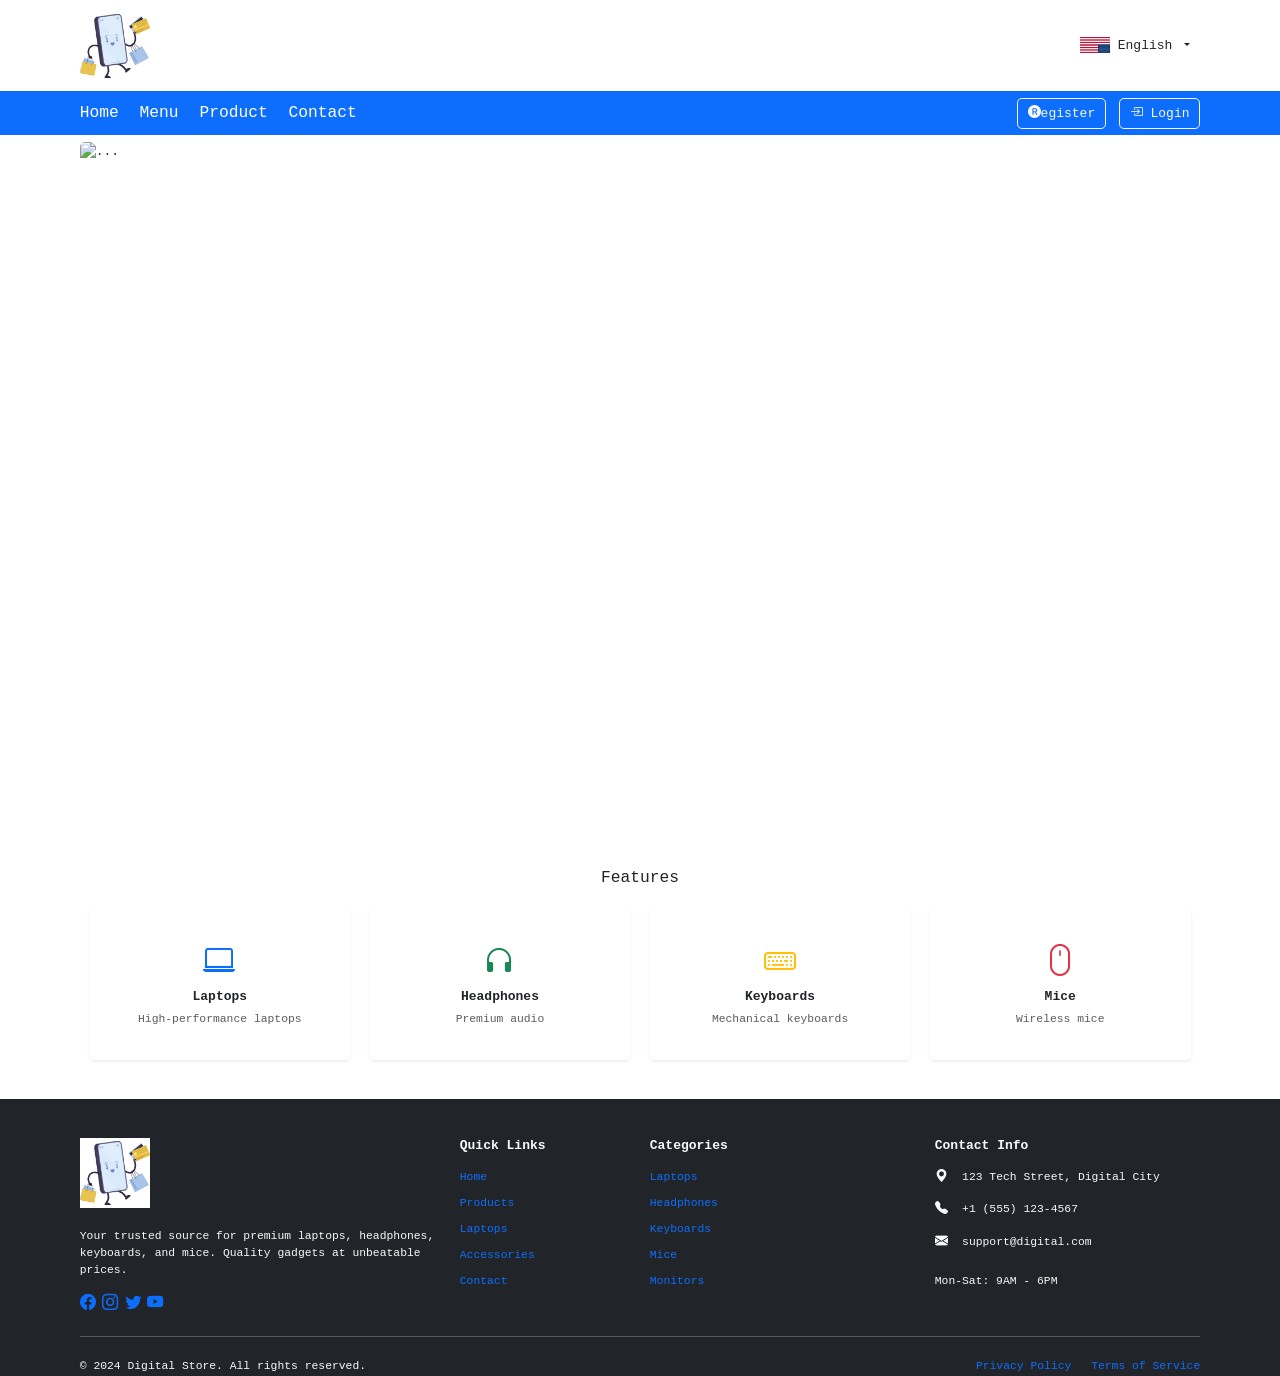
==== laptop.html @ 9d729c68 "laptop page" ====
<!doctype html>
<html lang="en">
  <head>
    <meta charset="UTF-8" />
    <meta name="viewport" content="width=device-width, initial-scale=1.0" />
    <title>Digital|Laptop</title>
    <link rel="stylesheet" href="/css/index.css" />
    <link
      href="https://cdn.jsdelivr.net/npm/bootstrap@5.3.8/dist/css/bootstrap.min.css"
      rel="stylesheet"
      integrity="sha384-sRIl4kxILFvY47J16cr9ZwB07vP4J8+LH7qKQnuqkuIAvNWLzeN8tE5YBujZqJLB"
      crossorigin="anonymous"
    />
    <link
      rel="stylesheet"
      href="https://cdn.jsdelivr.net/npm/bootstrap-icons@1.13.1/font/bootstrap-icons.min.css"
    />
  </head>
  <body>
    <!-- Navbar -->
    <nav class="navbar bg-body-white">
      <div class="container">
        <a class="navbar-brand">
          <img src="/images/logo2.png" alt="" />
        </a>
        <div class="dropdown">
          <button
            class="btn btn-white dropdown-toggle"
            type="button"
            data-bs-toggle="dropdown"
            aria-expanded="false"
          >
            <img class="flag-icon" src="images/flags/english.png" alt="" />
            English
          </button>
          <ul class="dropdown-menu">
            <li>
              <button class="dropdown-item" type="button">
                <img class="flag-icon" src="/images/flags/khmer.png" alt="" />
                <span class="flag">Khmer</span>
              </button>
            </li>
            <li>
              <button class="dropdown-item" type="button">
                <img class="flag-icon" src="/images/flags/english.png" alt="" />
                <span class="flag">English</span>
              </button>
            </li>
          </ul>
        </div>
      </div>
    </nav>
    <nav class="navbar bg-primary sticky-sm-top" data-bs-theme="dark">
      <div class="container">
        <div>
          <a class="navbar-brand">Home</a>
          <a class="navbar-brand">Menu</a>
          <a class="navbar-brand">Product</a>
          <a class="navbar-brand">Contact</a>
        </div>
        <form class="d-flex gap-3" role="search">
          <button type="button" class="btn btn-outline-light">
            <i class="bi bi-r-circle-fill"></i>egister
          </button>
          <button type="button" class="btn btn-outline-light">
            <i class="bi bi-box-arrow-in-right"></i>&nbsp;Login
          </button>
        </form>
      </div>
    </nav>
    <!-- End Navbar -->
    <!-- Carousel -->
    <div id="carouselExampleCaptions" class="container-sm carousel slide mt-2">
      <div class="carousel-indicators">
        <button
          type="button"
          data-bs-target="#carouselExampleCaptions"
          data-bs-slide-to="0"
          class="active"
          aria-current="true"
          aria-label="Slide 1"
        ></button>
        <button
          type="button"
          data-bs-target="#carouselExampleCaptions"
          data-bs-slide-to="1"
          aria-label="Slide 2"
        ></button>
        <button
          type="button"
          data-bs-target="#carouselExampleCaptions"
          data-bs-slide-to="2"
          aria-label="Slide 3"
        ></button>
      </div>
      <div class="carousel-inner">
        <div class="carousel-item active">
          <img
            src="https://i.pinimg.com/1200x/fb/d7/90/fbd7900bb055dd65d12949022fca5617.jpg"
            class="d-block w-100 rounded-2"
            alt="..."
          />
          <div class="carousel-caption d-none d-md-block">
            <h5>Boost Performance & Battery Life</h5>
            <p>The Ultimate Guide to Laptop RAM & Preventing Degradation.</p>
          </div>
        </div>
        <div class="carousel-item">
          <img
            src="https://img.freepik.com/premium-vector/3d-realistic-black-headphones-isolated-dark-background-banner-advertising-wireless-headphones-vector-illustration_255502-1681.jpg?semt=ais_incoming&w=740&q=80"
            class="d-block w-100 rounded-2"
            alt="..."
          />
          <div class="carousel-caption d-none d-md-block">
            <h5>Gadgets Computer Accessories</h5>
            <p>Gadgets Computer Accessories Website & App Banner.</p>
          </div>
        </div>
        <div class="carousel-item">
          <img
            src="https://i.pinimg.com/originals/4b/a3/62/4ba36284d92dda2f9d999d03e02e44cc.gif"
            class="d-block w-100 rounded-2"
            alt="..."
          />
          <div class="carousel-caption d-none d-md-block">
            <h5 style="color: black">NOTHING KEYBOARD - Dmitriy Zhdanov</h5>
            <p style="color: black">
              Modern and minimalistic keyboard concept, focusing on aesthetics,
              functionality, and user experience.
            </p>
          </div>
        </div>
        <div class="carousel-item">
          <img
            src="https://i.pinimg.com/1200x/e4/ce/10/e4ce10b82d78c78fb049e285341258f0.jpg"
            class="d-block w-100 rounded-2"
            alt="..."
          />
          <div class="carousel-caption d-none d-md-block">
            <h5>Modern Wireless Mouse - Dmitriy Zhdanov</h5>
            <p>
              Modern and minimalistic Mouse concept, focusing on aesthetics,
              functionality, and user experience.
            </p>
          </div>
        </div>
      </div>
      <button
        class="carousel-control-prev"
        type="button"
        data-bs-target="#carouselExampleCaptions"
        data-bs-slide="prev"
      >
        <span class="carousel-control-prev-icon" aria-hidden="true"></span>
        <span class="visually-hidden">Previous</span>
      </button>
      <button
        class="carousel-control-next"
        type="button"
        data-bs-target="#carouselExampleCaptions"
        data-bs-slide="next"
      >
        <span class="carousel-control-next-icon" aria-hidden="true"></span>
        <span class="visually-hidden">Next</span>
      </button>
    </div>
    <div class="container mt-2">
      <h5 class="text-center">Features</h5>
      <!-- Featured Products Mini Cards -->
      <div class="container mt-4 mb-5">
        <div class="row g-4 justify-content-center">
          <div class="col-lg-3 col-md-6 col-12">
            <a href="/products/laptop.html" class="text-decoration-none">
              <div
                class="card h-100 text-center p-4 border-0 shadow-sm"
                style="transition: transform 0.3s; cursor: pointer"
              >
                <div class="card-body">
                  <i class="bi bi-laptop fs-1 text-primary mb-3"></i>
                  <h6 class="fw-bold mb-2">Laptops</h6>
                  <p class="text-muted small mb-0">High-performance laptops</p>
                </div>
              </div>
            </a>
          </div>
          <div class="col-lg-3 col-md-6 col-12">
            <a href="/products/headphones.html" class="text-decoration-none">
              <div
                class="card h-100 text-center p-4 border-0 shadow-sm"
                style="transition: transform 0.3s; cursor: pointer"
              >
                <div class="card-body">
                  <i class="bi bi-headphones fs-1 text-success mb-3"></i>
                  <h6 class="fw-bold mb-2">Headphones</h6>
                  <p class="text-muted small mb-0">Premium audio</p>
                </div>
              </div>
            </a>
          </div>
          <div class="col-lg-3 col-md-6 col-12">
            <a href="/products/keyboard.html" class="text-decoration-none">
              <div
                class="card h-100 text-center p-4 border-0 shadow-sm"
                style="transition: transform 0.3s; cursor: pointer"
              >
                <div class="card-body">
                  <i class="bi bi-keyboard fs-1 text-warning mb-3"></i>
                  <h6 class="fw-bold mb-2">Keyboards</h6>
                  <p class="text-muted small mb-0">Mechanical keyboards</p>
                </div>
              </div>
            </a>
          </div>
          <div class="col-lg-3 col-md-6 col-12">
            <a href="/products/mouse.html" class="text-decoration-none">
              <div
                class="card h-100 text-center p-4 border-0 shadow-sm"
                style="transition: transform 0.3s; cursor: pointer"
              >
                <div class="card-body">
                  <i class="bi bi-mouse fs-1 text-danger mb-3"></i>
                  <h6 class="fw-bold mb-2">Mice</h6>
                  <p class="text-muted small mb-0">Wireless mice</p>
                </div>
              </div>
            </a>
          </div>
        </div>
      </div>
    </div>
    <!-- Footer -->
<footer class="bg-dark text-light mt-5 pt-5">
  <div class="container">
    <div class="row g-4">
      <!-- Company Info -->
      <div class="col-lg-4 col-md-6">
        <div class="mb-4">
          <img src="/images/logo2.png" alt="Logo" style="width: 70px;">
        </div>
        <p class="text-light-50 small mb-3">Your trusted source for premium laptops, headphones, keyboards, and mice. Quality gadgets at unbeatable prices.</p>
        <div class="d-flex gap-2">
          <a href="#" class="text-light-50"><i class="bi bi-facebook fs-5"></i></a>
          <a href="#" class="text-light-50"><i class="bi bi-instagram fs-5"></i></a>
          <a href="#" class="text-light-50"><i class="bi bi-twitter fs-5"></i></a>
          <a href="#" class="text-light-50"><i class="bi bi-youtube fs-5"></i></a>
        </div>
      </div>

      <!-- Quick Links -->
      <div class="col-lg-2 col-md-6">
        <h6 class="fw-bold mb-3">Quick Links</h6>
        <ul class="list-unstyled">
          <li class="mb-2"><a href="#" class="text-light-50 text-decoration-none small">Home</a></li>
          <li class="mb-2"><a href="#" class="text-light-50 text-decoration-none small">Products</a></li>
          <li class="mb-2"><a href="#" class="text-light-50 text-decoration-none small">Laptops</a></li>
          <li class="mb-2"><a href="#" class="text-light-50 text-decoration-none small">Accessories</a></li>
          <li class="mb-2"><a href="#" class="text-light-50 text-decoration-none small">Contact</a></li>
        </ul>
      </div>

      <!-- Categories -->
      <div class="col-lg-3 col-md-6">
        <h6 class="fw-bold mb-3">Categories</h6>
        <ul class="list-unstyled">
          <li class="mb-2"><a href="#" class="text-light-50 text-decoration-none small">Laptops</a></li>
          <li class="mb-2"><a href="#" class="text-light-50 text-decoration-none small">Headphones</a></li>
          <li class="mb-2"><a href="#" class="text-light-50 text-decoration-none small">Keyboards</a></li>
          <li class="mb-2"><a href="#" class="text-light-50 text-decoration-none small">Mice</a></li>
          <li class="mb-2"><a href="#" class="text-light-50 text-decoration-none small">Monitors</a></li>
        </ul>
      </div>

      <!-- Contact Info -->
      <div class="col-lg-3 col-md-6">
        <h6 class="fw-bold mb-3">Contact Info</h6>
        <div class="mb-3">
          <i class="bi bi-geo-alt-fill me-2"></i>
          <span class="small">123 Tech Street, Digital City</span>
        </div>
        <div class="mb-3">
          <i class="bi bi-telephone-fill me-2"></i>
          <span class="small">+1 (555) 123-4567</span>
        </div>
        <div class="mb-4">
          <i class="bi bi-envelope-fill me-2"></i>
          <span class="small">support@digital.com</span>
        </div>
        <div>
          <small class="text-light-50">Mon-Sat: 9AM - 6PM</small>
        </div>
      </div>
    </div>

    <!-- Bottom Bar -->
    <hr class="my-4">
    <div class="row align-items-center">
      <div class="col-md-6">
        <small class="text-light-50">&copy; 2024 Digital Store. All rights reserved.</small>
      </div>
      <div class="col-md-6 text-md-end">
        <small class="text-light-50">
          <a href="#" class="text-light-50 text-decoration-none me-3">Privacy Policy</a>
          <a href="#" class="text-light-50 text-decoration-none">Terms of Service</a>
        </small>
      </div>
    </div>
  </div>
</footer>

    <script
      src="https://cdn.jsdelivr.net/npm/bootstrap@5.3.8/dist/js/bootstrap.bundle.min.js"
      integrity="sha384-FKyoEForCGlyvwx9Hj09JcYn3nv7wiPVlz7YYwJrWVcXK/BmnVDxM+D2scQbITxI"
      crossorigin="anonymous"
    ></script>
  </body>
</html>
---- css/index.css ----
*{
    font-family: monospace;
    margin: 0%;
    padding: 0%;
}

a>img{
    width: 70px;
}
.flag-icon{
    width: 30px;
}
.flag{
    font-size: 20px;
}
.carousel-item>img{
    width: 100vw;
    height: 80vh;
}
.carousel-caption>h5{
    font-size: 25px;
}
.carousel-caption>p{
    font-size: 16px;
}
/* Feature Cards Hover */
.card[style*="cursor: pointer"] {
    transition: all 0.3s ease !important;
}

.card[style*="cursor: pointer"]:hover {
    transform: translateY(-5px) !important;
    box-shadow: 0 10px 25px rgba(0,0,0,0.15) !important;
}
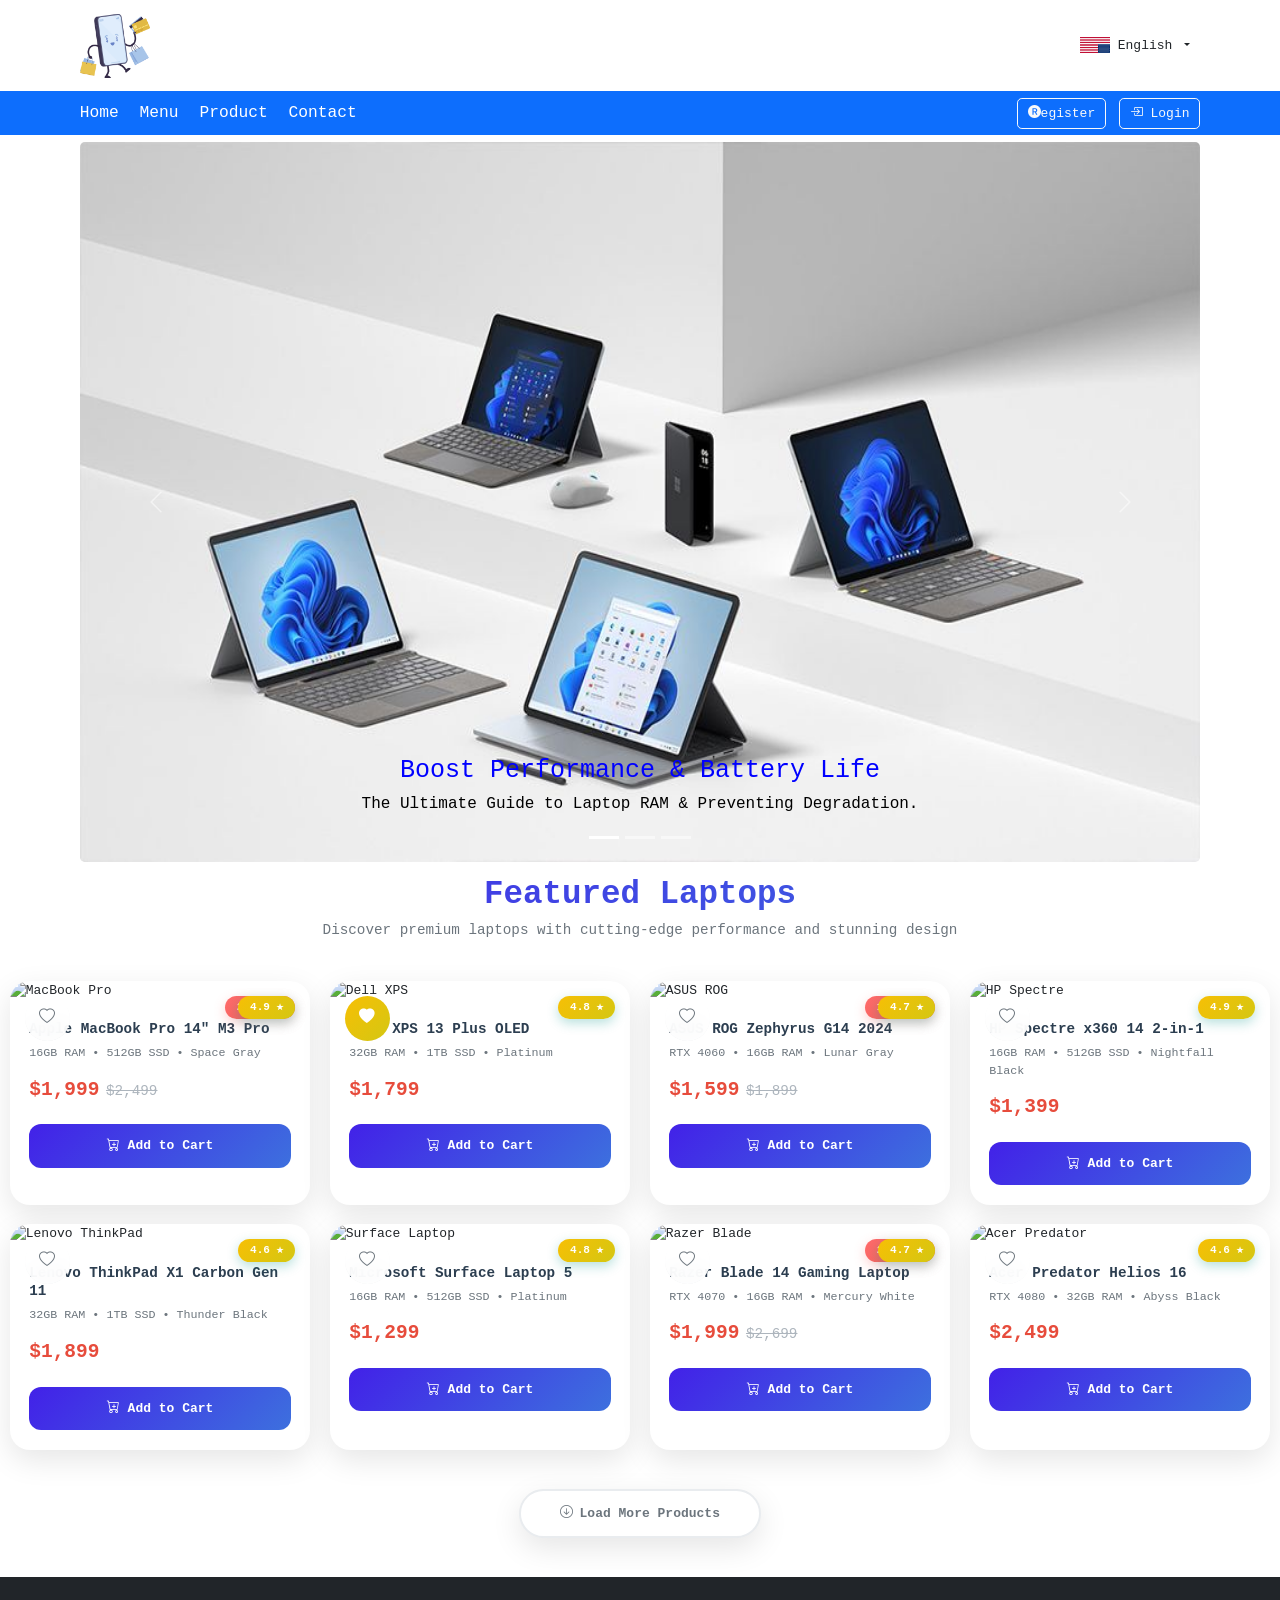
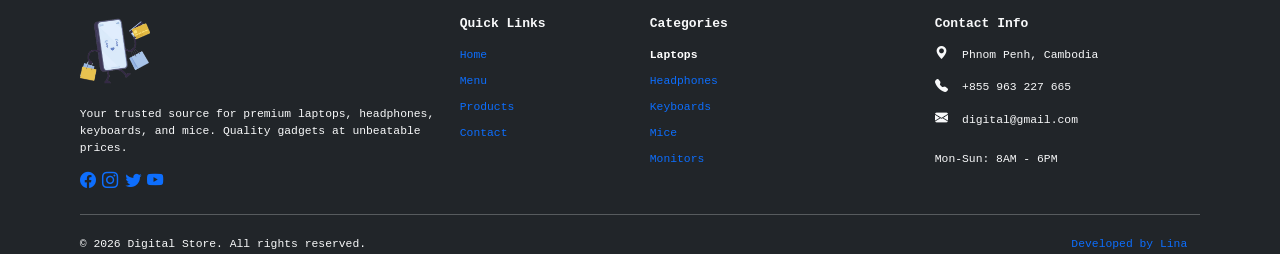
==== commit b256330f: "customize page" ====
--- a/laptop.html
+++ b/laptop.html
@@ -1,316 +1,654 @@
 <!doctype html>
 <html lang="en">
-  <head>
-    <meta charset="UTF-8" />
-    <meta name="viewport" content="width=device-width, initial-scale=1.0" />
-    <title>Digital|Laptop</title>
-    <link rel="stylesheet" href="/css/index.css" />
-    <link
-      href="https://cdn.jsdelivr.net/npm/bootstrap@5.3.8/dist/css/bootstrap.min.css"
-      rel="stylesheet"
-      integrity="sha384-sRIl4kxILFvY47J16cr9ZwB07vP4J8+LH7qKQnuqkuIAvNWLzeN8tE5YBujZqJLB"
-      crossorigin="anonymous"
-    />
-    <link
-      rel="stylesheet"
-      href="https://cdn.jsdelivr.net/npm/bootstrap-icons@1.13.1/font/bootstrap-icons.min.css"
-    />
-  </head>
-  <body>
-    <!-- Navbar -->
-    <nav class="navbar bg-body-white">
-      <div class="container">
-        <a class="navbar-brand">
-          <img src="/images/logo2.png" alt="" />
-        </a>
-        <div class="dropdown">
-          <button
-            class="btn btn-white dropdown-toggle"
-            type="button"
-            data-bs-toggle="dropdown"
-            aria-expanded="false"
-          >
-            <img class="flag-icon" src="images/flags/english.png" alt="" />
-            English
-          </button>
-          <ul class="dropdown-menu">
-            <li>
-              <button class="dropdown-item" type="button">
-                <img class="flag-icon" src="/images/flags/khmer.png" alt="" />
-                <span class="flag">Khmer</span>
-              </button>
-            </li>
-            <li>
-              <button class="dropdown-item" type="button">
-                <img class="flag-icon" src="/images/flags/english.png" alt="" />
-                <span class="flag">English</span>
-              </button>
-            </li>
+
+<head>
+  <meta charset="UTF-8" />
+  <meta name="viewport" content="width=device-width, initial-scale=1.0" />
+  <title>Digital|Laptop</title>
+  <link rel="stylesheet" href="/css/index.css" />
+  <link href="https://cdn.jsdelivr.net/npm/bootstrap@5.3.8/dist/css/bootstrap.min.css" rel="stylesheet"
+    integrity="sha384-sRIl4kxILFvY47J16cr9ZwB07vP4J8+LH7qKQnuqkuIAvNWLzeN8tE5YBujZqJLB" crossorigin="anonymous" />
+  <link rel="stylesheet" href="https://cdn.jsdelivr.net/npm/bootstrap-icons@1.13.1/font/bootstrap-icons.min.css" />
+  <style>
+        :root {
+            --primary-gradient: linear-gradient(135deg, #4221e8 0%, #3d70de 100%);
+            --success-gradient: linear-gradient(135deg, #f7bf05 0%, #d4c712 100%);
+            --card-shadow: 0 10px 30px rgba(0,0,0,0.1);
+            --card-hover-shadow: 0 20px 40px rgba(0,0,0,0.15);
+        }
+
+       
+
+        .products-section {
+            max-width: 1400px;
+            margin: 0 auto;
+        }
+
+        .section-title {
+            text-align: center;
+            margin-bottom: 3rem;
+        }
+
+        .section-title h2 {
+            font-size: 2.5rem;
+            font-weight: 700;
+            background: var(--primary-gradient);
+            -webkit-background-clip: text;
+            -webkit-text-fill-color: transparent;
+            background-clip: text;
+            margin-bottom: 0.5rem;
+        }
+
+        .section-title p {
+            color: #6c757d;
+            font-size: 1.1rem;
+        }
+
+        .product-card {
+            background: white;
+            border-radius: 20px;
+            overflow: hidden;
+            box-shadow: var(--card-shadow);
+            transition: all 0.4s cubic-bezier(0.4, 0, 0.2, 1);
+            height: 100%;
+            position: relative;
+        }
+
+        .product-card:hover {
+            transform: translateY(-12px);
+            box-shadow: var(--card-hover-shadow);
+        }
+
+        .product-image {
+            height: 220px;
+            object-fit: cover;
+            transition: transform 0.4s ease;
+        }
+
+        .product-card:hover .product-image {
+            transform: scale(1.05);
+        }
+
+        .badge-top {
+            position: absolute;
+            top: 15px;
+            right: 15px;
+            z-index: 2;
+        }
+
+        .rating-badge {
+            background: var(--success-gradient);
+            color: white;
+            padding: 6px 12px;
+            border-radius: 20px;
+            font-weight: 600;
+            font-size: 0.85rem;
+            box-shadow: 0 4px 12px rgba(17, 153, 142, 0.3);
+        }
+
+        .sale-badge {
+            background: linear-gradient(135deg, #ff6b6b, #ee5a52);
+            color: white;
+            padding: 6px 12px;
+            border-radius: 20px;
+            font-weight: 600;
+            font-size: 0.85rem;
+            box-shadow: 0 4px 12px rgba(255, 107, 107, 0.3);
+        }
+
+        .card-body {
+            padding: 1.5rem;
+        }
+
+        .product-title {
+            font-size: 1.1rem;
+            font-weight: 700;
+            color: #2c3e50;
+            margin-bottom: 0.5rem;
+            line-height: 1.3;
+            display: -webkit-box;
+            -webkit-line-clamp: 2;
+            -webkit-box-orient: vertical;
+            overflow: hidden;
+        }
+
+        .product-specs {
+            color: #6c757d;
+            font-size: 0.9rem;
+            margin-bottom: 1rem;
+        }
+
+        .price-section {
+            margin-bottom: 1.5rem;
+        }
+
+        .current-price {
+            font-size: 1.5rem;
+            font-weight: 800;
+            color: #e74c3c;
+            margin-right: 0.5rem;
+        }
+
+        .original-price {
+            font-size: 1.1rem;
+            text-decoration: line-through;
+            color: #adb5bd;
+        }
+
+        .add-to-cart-btn {
+            width: 100%;
+            background: var(--primary-gradient);
+            border: none;
+            color: white;
+            padding: 12px 20px;
+            border-radius: 12px;
+            font-weight: 600;
+            font-size: 1rem;
+            transition: all 0.3s ease;
+            position: relative;
+            overflow: hidden;
+        }
+
+        .add-to-cart-btn:hover {
+            transform: translateY(-2px);
+            box-shadow: 0 8px 25px rgba(102, 126, 234, 0.4);
+            color: white;
+        }
+
+        .add-to-cart-btn:active {
+            transform: translateY(0);
+        }
+
+        .add-to-cart-btn .bi {
+            margin-right: 8px;
+        }
+
+        /* Wishlist button */
+        .wishlist-btn {
+            position: absolute;
+            top: 15px;
+            left: 15px;
+            width: 45px;
+            height: 45px;
+            border-radius: 50%;
+            background: rgba(255,255,255,0.9);
+            border: none;
+            color: #6c757d;
+            font-size: 1.2rem;
+            transition: all 0.3s ease;
+            backdrop-filter: blur(10px);
+        }
+
+        .wishlist-btn:hover {
+            background: var(--primary-gradient);
+            color: white;
+            transform: scale(1.1);
+        }
+
+        .wishlist-btn.active {
+            background: var(--success-gradient);
+            color: white;
+        }
+
+        /* Responsive */
+        @media (max-width: 768px) {
+            .product-card {
+                margin-bottom: 1.5rem;
+            }
+            
+            .section-title h2 {
+                font-size: 2rem;
+            }
+        }
+
+        /* Load more button */
+        .load-more {
+            background: white;
+            border: 2px solid #e9ecef;
+            color: #6c757d;
+            padding: 12px 40px;
+            border-radius: 50px;
+            font-weight: 600;
+            transition: all 0.3s ease;
+            box-shadow: var(--card-shadow);
+        }
+
+        .load-more:hover {
+            background: var(--primary-gradient);
+            color: white;
+            border-color: transparent;
+            transform: translateY(-2px);
+            box-shadow: var(--card-hover-shadow);
+        }
+    </style>
+</head>
+
+<body>
+  <!-- Navbar -->
+  <nav class="navbar bg-body-white">
+    <div class="container">
+      <a class="navbar-brand">
+        <img src="/images/logo2.png" alt="" />
+      </a>
+      <div class="dropdown">
+        <button class="btn btn-white dropdown-toggle" type="button" data-bs-toggle="dropdown" aria-expanded="false">
+          <img class="flag-icon" src="images/flags/english.png" alt="" />
+          English
+        </button>
+        <ul class="dropdown-menu">
+          <li>
+            <button class="dropdown-item" type="button">
+              <img class="flag-icon" src="/images/flags/khmer.png" alt="" />
+              <span class="flag">Khmer</span>
+            </button>
+          </li>
+          <li>
+            <button class="dropdown-item" type="button">
+              <img class="flag-icon" src="/images/flags/english.png" alt="" />
+              <span class="flag">English</span>
+            </button>
+          </li>
+        </ul>
+      </div>
+    </div>
+  </nav>
+  <nav class="navbar bg-primary sticky-sm-top" data-bs-theme="dark">
+    <div class="container">
+      <div>
+        <a class="navbar-brand">Home</a>
+        <a class="navbar-brand">Menu</a>
+        <a class="navbar-brand">Product</a>
+        <a class="navbar-brand">Contact</a>
+      </div>
+      <form class="d-flex gap-3" role="search">
+        <button type="button" class="btn btn-outline-light">
+          <i class="bi bi-r-circle-fill"></i>egister
+        </button>
+        <button type="button" class="btn btn-outline-light">
+          <i class="bi bi-box-arrow-in-right"></i>&nbsp;Login
+        </button>
+      </form>
+    </div>
+  </nav>
+  <!-- End Navbar -->
+  <!-- Carousel -->
+  <div id="carouselExampleCaptions" class="container-sm carousel slide mt-2">
+    <div class="carousel-indicators">
+      <button type="button" data-bs-target="#carouselExampleCaptions" data-bs-slide-to="0" class="active"
+        aria-current="true" aria-label="Slide 1"></button>
+      <button type="button" data-bs-target="#carouselExampleCaptions" data-bs-slide-to="1"
+        aria-label="Slide 2"></button>
+      <button type="button" data-bs-target="#carouselExampleCaptions" data-bs-slide-to="2"
+        aria-label="Slide 3"></button>
+    </div>
+    <div class="carousel-inner">
+      <div class="carousel-item active">
+        <img
+          src="/images/laptops/laptop2.png"
+          class="d-block w-100 rounded-2" alt="..." />
+        <div class="carousel-caption d-none d-md-block">
+          <h5 style="color: blue;">Boost Performance & Battery Life</h5>
+          <p class="text-black">The Ultimate Guide to Laptop RAM & Preventing Degradation.</p>
+        </div>
+      </div>
+      <div class="carousel-item">
+        <img src="/images/laptops/laptop1.png"
+          class="d-block w-100 rounded-2" alt="..." />
+        <div class="carousel-caption d-none d-md-block">
+          <h5>Gadgets Computer Accessories</h5>
+          <p>Gadgets Computer Accessories Website & App Banner.</p>
+        </div>
+      </div>
+      <div class="carousel-item">
+        <img src="https://i.pinimg.com/1200x/21/81/cd/2181cdf418a8c06a6a68df0901241ab1.jpg"
+          class="d-block w-100 rounded-2" alt="..." />
+        <div class="carousel-caption d-none d-md-block">
+          <h5 style="color: black">NOTHING KEYBOARD - Dmitriy Zhdanov</h5>
+          <p style="color: black">
+            Modern and minimalistic keyboard concept, focusing on aesthetics,
+            functionality, and user experience.
+          </p>
+        </div>
+      </div>
+      <div class="carousel-item">
+        <img src="https://i.pinimg.com/1200x/c3/14/65/c314656d13a6cda33da180c8be441677.jpg"
+          class="d-block w-100 rounded-2" alt="..." />
+        <div class="carousel-caption d-none d-md-block">
+          <h5>Modern Wireless Mouse - Dmitriy Zhdanov</h5>
+          <p>
+            Modern and minimalistic Mouse concept, focusing on aesthetics,
+            functionality, and user experience.
+          </p>
+        </div>
+      </div>
+    </div>
+    <button class="carousel-control-prev" type="button" data-bs-target="#carouselExampleCaptions" data-bs-slide="prev">
+      <span class="carousel-control-prev-icon" aria-hidden="true"></span>
+      <span class="visually-hidden">Previous</span>
+    </button>
+    <button class="carousel-control-next" type="button" data-bs-target="#carouselExampleCaptions" data-bs-slide="next">
+      <span class="carousel-control-next-icon" aria-hidden="true"></span>
+      <span class="visually-hidden">Next</span>
+    </button>
+  </div>
+  <div class="container-fluid products-section">
+        <!-- Section Title -->
+        <div class="section-title mt-3">
+            <h2>Featured Laptops</h2>
+            <p>Discover premium laptops with cutting-edge performance and stunning design</p>
+        </div>
+
+        <!-- Products Grid -->
+        <div class="row g-4 mb-5" id="productsGrid">
+            <!-- Product Card 1 -->
+            <div class="col-lg-3 col-md-6 col-sm-6">
+                <div class="product-card h-100">
+                    <div class="position-relative">
+                        <img src="https://i.pinimg.com/1200x/68/aa/31/68aa319b010bd0bc7f35bdc856619d45.jpg" 
+                             class="w-100 product-image" alt="MacBook Pro">
+                        <button class="wishlist-btn" onclick="toggleWishlist(this)">
+                            <i class="bi bi-heart"></i>
+                        </button>
+                        <div class="badge-top">
+                            <span class="badge sale-badge">20% OFF</span>
+                        </div>
+                        <div class="badge-top">
+                            <span class="badge rating-badge">4.9 ★</span>
+                        </div>
+                    </div>
+                    <div class="card-body">
+                        <h6 class="product-title">Apple MacBook Pro 14" M3 Pro</h6>
+                        <p class="product-specs">16GB RAM • 512GB SSD • Space Gray</p>
+                        <div class="price-section d-flex align-items-baseline">
+                            <span class="current-price">$1,999</span>
+                            <span class="original-price">$2,499</span>
+                        </div>
+                        <button class="add-to-cart-btn" onclick="addToCart('MacBook Pro M3')">
+                            <i class="bi bi-cart-plus"></i>Add to Cart
+                        </button>
+                    </div>
+                </div>
+            </div>
+
+            <!-- Product Card 2 -->
+            <div class="col-lg-3 col-md-6 col-sm-6">
+                <div class="product-card h-100">
+                    <div class="position-relative">
+                        <img src="https://i.pinimg.com/1200x/ba/71/54/ba7154fa49dda8f469ec5a165803a64e.jpg" 
+                             class="w-100 product-image" alt="Dell XPS">
+                        <button class="wishlist-btn active" onclick="toggleWishlist(this)">
+                            <i class="bi bi-heart-fill"></i>
+                        </button>
+                        <div class="badge-top">
+                            <span class="badge rating-badge">4.8 ★</span>
+                        </div>
+                    </div>
+                    <div class="card-body">
+                        <h6 class="product-title">Dell XPS 13 Plus OLED</h6>
+                        <p class="product-specs">32GB RAM • 1TB SSD • Platinum</p>
+                        <div class="price-section">
+                            <span class="current-price">$1,799</span>
+                        </div>
+                        <button class="add-to-cart-btn" onclick="addToCart('Dell XPS 13 Plus')">
+                            <i class="bi bi-cart-plus"></i>Add to Cart
+                        </button>
+                    </div>
+                </div>
+            </div>
+
+            <!-- Product Card 3 -->
+            <div class="col-lg-3 col-md-6 col-sm-6">
+                <div class="product-card h-100">
+                    <div class="position-relative">
+                        <img src="https://i.pinimg.com/1200x/ee/27/de/ee27de0323d1392051040a1b6f6243fa.jpg" 
+                             class="w-100 product-image" alt="ASUS ROG">
+                        <button class="wishlist-btn" onclick="toggleWishlist(this)">
+                            <i class="bi bi-heart"></i>
+                        </button>
+                        <div class="badge-top">
+                            <span class="badge sale-badge">15% OFF</span>
+                        </div>
+                        <div class="badge-top">
+                            <span class="badge rating-badge">4.7 ★</span>
+                        </div>
+                    </div>
+                    <div class="card-body">
+                        <h6 class="product-title">ASUS ROG Zephyrus G14 2024</h6>
+                        <p class="product-specs">RTX 4060 • 16GB RAM • Lunar Gray</p>
+                        <div class="price-section d-flex align-items-baseline">
+                            <span class="current-price">$1,599</span>
+                            <span class="original-price">$1,899</span>
+                        </div>
+                        <button class="add-to-cart-btn" onclick="addToCart('ASUS ROG Zephyrus')">
+                            <i class="bi bi-cart-plus"></i>Add to Cart
+                        </button>
+                    </div>
+                </div>
+            </div>
+
+            <!-- Product Card 4 -->
+            <div class="col-lg-3 col-md-6 col-sm-6">
+                <div class="product-card h-100">
+                    <div class="position-relative">
+                        <img src="https://i.pinimg.com/1200x/3d/24/99/3d2499097573b4a6cf1ec23b04e1fdfa.jpg" 
+                             class="w-100 product-image" alt="HP Spectre">
+                        <button class="wishlist-btn" onclick="toggleWishlist(this)">
+                            <i class="bi bi-heart"></i>
+                        </button>
+                        <div class="badge-top">
+                            <span class="badge rating-badge">4.9 ★</span>
+                        </div>
+                    </div>
+                    <div class="card-body">
+                        <h6 class="product-title">HP Spectre x360 14 2-in-1</h6>
+                        <p class="product-specs">16GB RAM • 512GB SSD • Nightfall Black</p>
+                        <div class="price-section">
+                            <span class="current-price">$1,399</span>
+                        </div>
+                        <button class="add-to-cart-btn" onclick="addToCart('HP Spectre x360')">
+                            <i class="bi bi-cart-plus"></i>Add to Cart
+                        </button>
+                    </div>
+                </div>
+            </div>
+
+            <!-- Product Card 5 -->
+            <div class="col-lg-3 col-md-6 col-sm-6">
+                <div class="product-card h-100">
+                    <div class="position-relative">
+                        <img src="https://images.unsplash.com/photo-1541807084-5c52b6b3adef?w=400&h=250&fit=crop" 
+                             class="w-100 product-image" alt="Lenovo ThinkPad">
+                        <button class="wishlist-btn" onclick="toggleWishlist(this)">
+                            <i class="bi bi-heart"></i>
+                        </button>
+                        <div class="badge-top">
+                            <span class="badge rating-badge">4.6 ★</span>
+                        </div>
+                    </div>
+                    <div class="card-body">
+                        <h6 class="product-title">Lenovo ThinkPad X1 Carbon Gen 11</h6>
+                        <p class="product-specs">32GB RAM • 1TB SSD • Thunder Black</p>
+                        <div class="price-section">
+                            <span class="current-price">$1,899</span>
+                        </div>
+                        <button class="add-to-cart-btn" onclick="addToCart('Lenovo ThinkPad X1')">
+                            <i class="bi bi-cart-plus"></i>Add to Cart
+                        </button>
+                    </div>
+                </div>
+            </div>
+
+            <!-- Product Card 6 -->
+            <div class="col-lg-3 col-md-6 col-sm-6">
+                <div class="product-card h-100">
+                    <div class="position-relative">
+                        <img src="https://i.pinimg.com/736x/48/d0/de/48d0de85acedcbb765ae136f7a69b11d.jpg" 
+                             class="w-100 product-image" alt="Surface Laptop">
+                        <button class="wishlist-btn" onclick="toggleWishlist(this)">
+                            <i class="bi bi-heart"></i>
+                        </button>
+                        <div class="badge-top">
+                            <span class="badge rating-badge">4.8 ★</span>
+                        </div>
+                    </div>
+                    <div class="card-body">
+                        <h6 class="product-title">Microsoft Surface Laptop 5</h6>
+                        <p class="product-specs">16GB RAM • 512GB SSD • Platinum</p>
+                        <div class="price-section">
+                            <span class="current-price">$1,299</span>
+                        </div>
+                        <button class="add-to-cart-btn" onclick="addToCart('Surface Laptop 5')">
+                            <i class="bi bi-cart-plus"></i>Add to Cart
+                        </button>
+                    </div>
+                </div>
+            </div>
+
+            <!-- Product Card 7 -->
+            <div class="col-lg-3 col-md-6 col-sm-6">
+                <div class="product-card h-100">
+                    <div class="position-relative">
+                        <img src="https://i.pinimg.com/736x/08/c6/9e/08c69e495a2c1d7bd42d76eb657788f1.jpg" 
+                             class="w-100 product-image" alt="Razer Blade">
+                        <button class="wishlist-btn" onclick="toggleWishlist(this)">
+                            <i class="bi bi-heart"></i>
+                        </button>
+                        <div class="badge-top">
+                            <span class="badge sale-badge">25% OFF</span>
+                        </div>
+                        <div class="badge-top">
+                            <span class="badge rating-badge">4.7 ★</span>
+                        </div>
+                    </div>
+                    <div class="card-body">
+                        <h6 class="product-title">Razer Blade 14 Gaming Laptop</h6>
+                        <p class="product-specs">RTX 4070 • 16GB RAM • Mercury White</p>
+                        <div class="price-section d-flex align-items-baseline">
+                            <span class="current-price">$1,999</span>
+                            <span class="original-price">$2,699</span>
+                        </div>
+                        <button class="add-to-cart-btn" onclick="addToCart('Razer Blade 14')">
+                            <i class="bi bi-cart-plus"></i>Add to Cart
+                        </button>
+                    </div>
+                </div>
+            </div>
+
+            <!-- Product Card 8 -->
+            <div class="col-lg-3 col-md-6 col-sm-6">
+                <div class="product-card h-100">
+                    <div class="position-relative">
+                        <img src="https://images.unsplash.com/photo-1593642702821-c8da6771f0c6?w=400&h=250&fit=crop" 
+                             class="w-100 product-image" alt="Acer Predator">
+                        <button class="wishlist-btn" onclick="toggleWishlist(this)">
+                            <i class="bi bi-heart"></i>
+                        </button>
+                        <div class="badge-top">
+                            <span class="badge rating-badge">4.6 ★</span>
+                        </div>
+                    </div>
+                    <div class="card-body">
+                        <h6 class="product-title">Acer Predator Helios 16</h6>
+                        <p class="product-specs">RTX 4080 • 32GB RAM • Abyss Black</p>
+                        <div class="price-section">
+                            <span class="current-price">$2,499</span>
+                        </div>
+                        <button class="add-to-cart-btn" onclick="addToCart('Acer Predator Helios')">
+                            <i class="bi bi-cart-plus"></i>Add to Cart
+                        </button>
+                    </div>
+                </div>
+            </div>
+        </div>
+
+        <!-- Load More Button -->
+        <div class="text-center">
+            <button class="btn load-more px-5 py-3" onclick="loadMoreProducts()">
+                <i class="bi bi-arrow-down-circle me-2"></i>Load More Products
+            </button>
+        </div>
+    </div>
+  <!-- Footer -->
+  <footer class="bg-dark text-light mt-5 pt-5">
+    <div class="container">
+      <div class="row g-4">
+        <!-- Company Info -->
+        <div class="col-lg-4 col-md-6">
+          <div class="mb-4">
+            <img src="/images/logo-png.png" alt="Logo" style="width: 70px;">
+          </div>
+          <p class="text-light-50 small mb-3">Your trusted source for premium laptops, headphones, keyboards, and mice.
+            Quality gadgets at unbeatable prices.</p>
+          <div class="d-flex gap-2">
+            <a href="#" class="text-light-50"><i class="bi bi-facebook fs-5"></i></a>
+            <a href="#" class="text-light-50"><i class="bi bi-instagram fs-5"></i></a>
+            <a href="#" class="text-light-50"><i class="bi bi-twitter fs-5"></i></a>
+            <a href="#" class="text-light-50"><i class="bi bi-youtube fs-5"></i></a>
+          </div>
+        </div>
+
+        <!-- Quick Links -->
+        <div class="col-lg-2 col-md-6">
+          <h6 class="fw-bold mb-3">Quick Links</h6>
+          <ul class="list-unstyled">
+            <li class="mb-2"><a href="#" class="text-light-50 text-decoration-none small">Home</a></li>
+            <li class="mb-2"><a href="#" class="text-light-50 text-decoration-none small">Menu</a></li>
+            <li class="mb-2"><a href="#" class="text-light-50 text-decoration-none small">Products</a></li>
+            <li class="mb-2"><a href="#" class="text-light-50 text-decoration-none small">Contact</a></li>
           </ul>
         </div>
-      </div>
-    </nav>
-    <nav class="navbar bg-primary sticky-sm-top" data-bs-theme="dark">
-      <div class="container">
-        <div>
-          <a class="navbar-brand">Home</a>
-          <a class="navbar-brand">Menu</a>
-          <a class="navbar-brand">Product</a>
-          <a class="navbar-brand">Contact</a>
-        </div>
-        <form class="d-flex gap-3" role="search">
-          <button type="button" class="btn btn-outline-light">
-            <i class="bi bi-r-circle-fill"></i>egister
-          </button>
-          <button type="button" class="btn btn-outline-light">
-            <i class="bi bi-box-arrow-in-right"></i>&nbsp;Login
-          </button>
-        </form>
-      </div>
-    </nav>
-    <!-- End Navbar -->
-    <!-- Carousel -->
-    <div id="carouselExampleCaptions" class="container-sm carousel slide mt-2">
-      <div class="carousel-indicators">
-        <button
-          type="button"
-          data-bs-target="#carouselExampleCaptions"
-          data-bs-slide-to="0"
-          class="active"
-          aria-current="true"
-          aria-label="Slide 1"
-        ></button>
-        <button
-          type="button"
-          data-bs-target="#carouselExampleCaptions"
-          data-bs-slide-to="1"
-          aria-label="Slide 2"
-        ></button>
-        <button
-          type="button"
-          data-bs-target="#carouselExampleCaptions"
-          data-bs-slide-to="2"
-          aria-label="Slide 3"
-        ></button>
-      </div>
-      <div class="carousel-inner">
-        <div class="carousel-item active">
-          <img
-            src="https://i.pinimg.com/1200x/fb/d7/90/fbd7900bb055dd65d12949022fca5617.jpg"
-            class="d-block w-100 rounded-2"
-            alt="..."
-          />
-          <div class="carousel-caption d-none d-md-block">
-            <h5>Boost Performance & Battery Life</h5>
-            <p>The Ultimate Guide to Laptop RAM & Preventing Degradation.</p>
+
+        <!-- Categories -->
+        <div class="col-lg-3 col-md-6">
+          <h6 class="fw-bold mb-3">Categories</h6>
+          <ul class="list-unstyled">
+            <li class="mb-2"><a href="#" class="text-light-50 text-decoration-none small text-white fw-bold">Laptops</a></li>
+            <li class="mb-2"><a href="#" class="text-light-50 text-decoration-none small">Headphones</a></li>
+            <li class="mb-2"><a href="#" class="text-light-50 text-decoration-none small">Keyboards</a></li>
+            <li class="mb-2"><a href="#" class="text-light-50 text-decoration-none small">Mice</a></li>
+            <li class="mb-2"><a href="#" class="text-light-50 text-decoration-none small">Monitors</a></li>
+          </ul>
+        </div>
+
+        <!-- Contact Info -->
+        <div class="col-lg-3 col-md-6">
+          <h6 class="fw-bold mb-3">Contact Info</h6>
+          <div class="mb-3">
+            <i class="bi bi-geo-alt-fill me-2"></i>
+            <span class="small">Phnom Penh, Cambodia</span>
           </div>
-        </div>
-        <div class="carousel-item">
-          <img
-            src="https://img.freepik.com/premium-vector/3d-realistic-black-headphones-isolated-dark-background-banner-advertising-wireless-headphones-vector-illustration_255502-1681.jpg?semt=ais_incoming&w=740&q=80"
-            class="d-block w-100 rounded-2"
-            alt="..."
-          />
-          <div class="carousel-caption d-none d-md-block">
-            <h5>Gadgets Computer Accessories</h5>
-            <p>Gadgets Computer Accessories Website & App Banner.</p>
+          <div class="mb-3">
+            <i class="bi bi-telephone-fill me-2"></i>
+            <span class="small">+855 963 227 665</span>
           </div>
-        </div>
-        <div class="carousel-item">
-          <img
-            src="https://i.pinimg.com/originals/4b/a3/62/4ba36284d92dda2f9d999d03e02e44cc.gif"
-            class="d-block w-100 rounded-2"
-            alt="..."
-          />
-          <div class="carousel-caption d-none d-md-block">
-            <h5 style="color: black">NOTHING KEYBOARD - Dmitriy Zhdanov</h5>
-            <p style="color: black">
-              Modern and minimalistic keyboard concept, focusing on aesthetics,
-              functionality, and user experience.
-            </p>
+          <div class="mb-4">
+            <i class="bi bi-envelope-fill me-2"></i>
+            <span class="small">digital@gmail.com</span>
           </div>
-        </div>
-        <div class="carousel-item">
-          <img
-            src="https://i.pinimg.com/1200x/e4/ce/10/e4ce10b82d78c78fb049e285341258f0.jpg"
-            class="d-block w-100 rounded-2"
-            alt="..."
-          />
-          <div class="carousel-caption d-none d-md-block">
-            <h5>Modern Wireless Mouse - Dmitriy Zhdanov</h5>
-            <p>
-              Modern and minimalistic Mouse concept, focusing on aesthetics,
-              functionality, and user experience.
-            </p>
+          <div>
+            <small class="text-light-50">Mon-Sun: 8AM - 6PM</small>
           </div>
         </div>
       </div>
-      <button
-        class="carousel-control-prev"
-        type="button"
-        data-bs-target="#carouselExampleCaptions"
-        data-bs-slide="prev"
-      >
-        <span class="carousel-control-prev-icon" aria-hidden="true"></span>
-        <span class="visually-hidden">Previous</span>
-      </button>
-      <button
-        class="carousel-control-next"
-        type="button"
-        data-bs-target="#carouselExampleCaptions"
-        data-bs-slide="next"
-      >
-        <span class="carousel-control-next-icon" aria-hidden="true"></span>
-        <span class="visually-hidden">Next</span>
-      </button>
+
+      <!-- Bottom Bar -->
+      <hr class="my-4">
+      <div class="row align-items-center">
+        <div class="col-md-6">
+          <small class="text-light-50">&copy; 2026 Digital Store. All rights reserved.</small>
+        </div>
+        <div class="col-md-6 text-md-end">
+          <small class="text-light-50">
+            <a href="#" class="text-light-50 text-decoration-none me-3">Developed by Lina</a>
+          </small>
+        </div>
+      </div>
     </div>
-    <div class="container mt-2">
-      <h5 class="text-center">Features</h5>
-      <!-- Featured Products Mini Cards -->
-      <div class="container mt-4 mb-5">
-        <div class="row g-4 justify-content-center">
-          <div class="col-lg-3 col-md-6 col-12">
-            <a href="/products/laptop.html" class="text-decoration-none">
-              <div
-                class="card h-100 text-center p-4 border-0 shadow-sm"
-                style="transition: transform 0.3s; cursor: pointer"
-              >
-                <div class="card-body">
-                  <i class="bi bi-laptop fs-1 text-primary mb-3"></i>
-                  <h6 class="fw-bold mb-2">Laptops</h6>
-                  <p class="text-muted small mb-0">High-performance laptops</p>
-                </div>
-              </div>
-            </a>
-          </div>
-          <div class="col-lg-3 col-md-6 col-12">
-            <a href="/products/headphones.html" class="text-decoration-none">
-              <div
-                class="card h-100 text-center p-4 border-0 shadow-sm"
-                style="transition: transform 0.3s; cursor: pointer"
-              >
-                <div class="card-body">
-                  <i class="bi bi-headphones fs-1 text-success mb-3"></i>
-                  <h6 class="fw-bold mb-2">Headphones</h6>
-                  <p class="text-muted small mb-0">Premium audio</p>
-                </div>
-              </div>
-            </a>
-          </div>
-          <div class="col-lg-3 col-md-6 col-12">
-            <a href="/products/keyboard.html" class="text-decoration-none">
-              <div
-                class="card h-100 text-center p-4 border-0 shadow-sm"
-                style="transition: transform 0.3s; cursor: pointer"
-              >
-                <div class="card-body">
-                  <i class="bi bi-keyboard fs-1 text-warning mb-3"></i>
-                  <h6 class="fw-bold mb-2">Keyboards</h6>
-                  <p class="text-muted small mb-0">Mechanical keyboards</p>
-                </div>
-              </div>
-            </a>
-          </div>
-          <div class="col-lg-3 col-md-6 col-12">
-            <a href="/products/mouse.html" class="text-decoration-none">
-              <div
-                class="card h-100 text-center p-4 border-0 shadow-sm"
-                style="transition: transform 0.3s; cursor: pointer"
-              >
-                <div class="card-body">
-                  <i class="bi bi-mouse fs-1 text-danger mb-3"></i>
-                  <h6 class="fw-bold mb-2">Mice</h6>
-                  <p class="text-muted small mb-0">Wireless mice</p>
-                </div>
-              </div>
-            </a>
-          </div>
-        </div>
-      </div>
-    </div>
-    <!-- Footer -->
-<footer class="bg-dark text-light mt-5 pt-5">
-  <div class="container">
-    <div class="row g-4">
-      <!-- Company Info -->
-      <div class="col-lg-4 col-md-6">
-        <div class="mb-4">
-          <img src="/images/logo2.png" alt="Logo" style="width: 70px;">
-        </div>
-        <p class="text-light-50 small mb-3">Your trusted source for premium laptops, headphones, keyboards, and mice. Quality gadgets at unbeatable prices.</p>
-        <div class="d-flex gap-2">
-          <a href="#" class="text-light-50"><i class="bi bi-facebook fs-5"></i></a>
-          <a href="#" class="text-light-50"><i class="bi bi-instagram fs-5"></i></a>
-          <a href="#" class="text-light-50"><i class="bi bi-twitter fs-5"></i></a>
-          <a href="#" class="text-light-50"><i class="bi bi-youtube fs-5"></i></a>
-        </div>
-      </div>
-
-      <!-- Quick Links -->
-      <div class="col-lg-2 col-md-6">
-        <h6 class="fw-bold mb-3">Quick Links</h6>
-        <ul class="list-unstyled">
-          <li class="mb-2"><a href="#" class="text-light-50 text-decoration-none small">Home</a></li>
-          <li class="mb-2"><a href="#" class="text-light-50 text-decoration-none small">Products</a></li>
-          <li class="mb-2"><a href="#" class="text-light-50 text-decoration-none small">Laptops</a></li>
-          <li class="mb-2"><a href="#" class="text-light-50 text-decoration-none small">Accessories</a></li>
-          <li class="mb-2"><a href="#" class="text-light-50 text-decoration-none small">Contact</a></li>
-        </ul>
-      </div>
-
-      <!-- Categories -->
-      <div class="col-lg-3 col-md-6">
-        <h6 class="fw-bold mb-3">Categories</h6>
-        <ul class="list-unstyled">
-          <li class="mb-2"><a href="#" class="text-light-50 text-decoration-none small">Laptops</a></li>
-          <li class="mb-2"><a href="#" class="text-light-50 text-decoration-none small">Headphones</a></li>
-          <li class="mb-2"><a href="#" class="text-light-50 text-decoration-none small">Keyboards</a></li>
-          <li class="mb-2"><a href="#" class="text-light-50 text-decoration-none small">Mice</a></li>
-          <li class="mb-2"><a href="#" class="text-light-50 text-decoration-none small">Monitors</a></li>
-        </ul>
-      </div>
-
-      <!-- Contact Info -->
-      <div class="col-lg-3 col-md-6">
-        <h6 class="fw-bold mb-3">Contact Info</h6>
-        <div class="mb-3">
-          <i class="bi bi-geo-alt-fill me-2"></i>
-          <span class="small">123 Tech Street, Digital City</span>
-        </div>
-        <div class="mb-3">
-          <i class="bi bi-telephone-fill me-2"></i>
-          <span class="small">+1 (555) 123-4567</span>
-        </div>
-        <div class="mb-4">
-          <i class="bi bi-envelope-fill me-2"></i>
-          <span class="small">support@digital.com</span>
-        </div>
-        <div>
-          <small class="text-light-50">Mon-Sat: 9AM - 6PM</small>
-        </div>
-      </div>
-    </div>
-
-    <!-- Bottom Bar -->
-    <hr class="my-4">
-    <div class="row align-items-center">
-      <div class="col-md-6">
-        <small class="text-light-50">&copy; 2024 Digital Store. All rights reserved.</small>
-      </div>
-      <div class="col-md-6 text-md-end">
-        <small class="text-light-50">
-          <a href="#" class="text-light-50 text-decoration-none me-3">Privacy Policy</a>
-          <a href="#" class="text-light-50 text-decoration-none">Terms of Service</a>
-        </small>
-      </div>
-    </div>
-  </div>
-</footer>
-
-    <script
-      src="https://cdn.jsdelivr.net/npm/bootstrap@5.3.8/dist/js/bootstrap.bundle.min.js"
-      integrity="sha384-FKyoEForCGlyvwx9Hj09JcYn3nv7wiPVlz7YYwJrWVcXK/BmnVDxM+D2scQbITxI"
-      crossorigin="anonymous"
-    ></script>
-  </body>
-</html>
+  </footer>
+
+  <script src="https://cdn.jsdelivr.net/npm/bootstrap@5.3.8/dist/js/bootstrap.bundle.min.js"
+    integrity="sha384-FKyoEForCGlyvwx9Hj09JcYn3nv7wiPVlz7YYwJrWVcXK/BmnVDxM+D2scQbITxI"
+    crossorigin="anonymous"></script>
+</body>
+
+</html>
